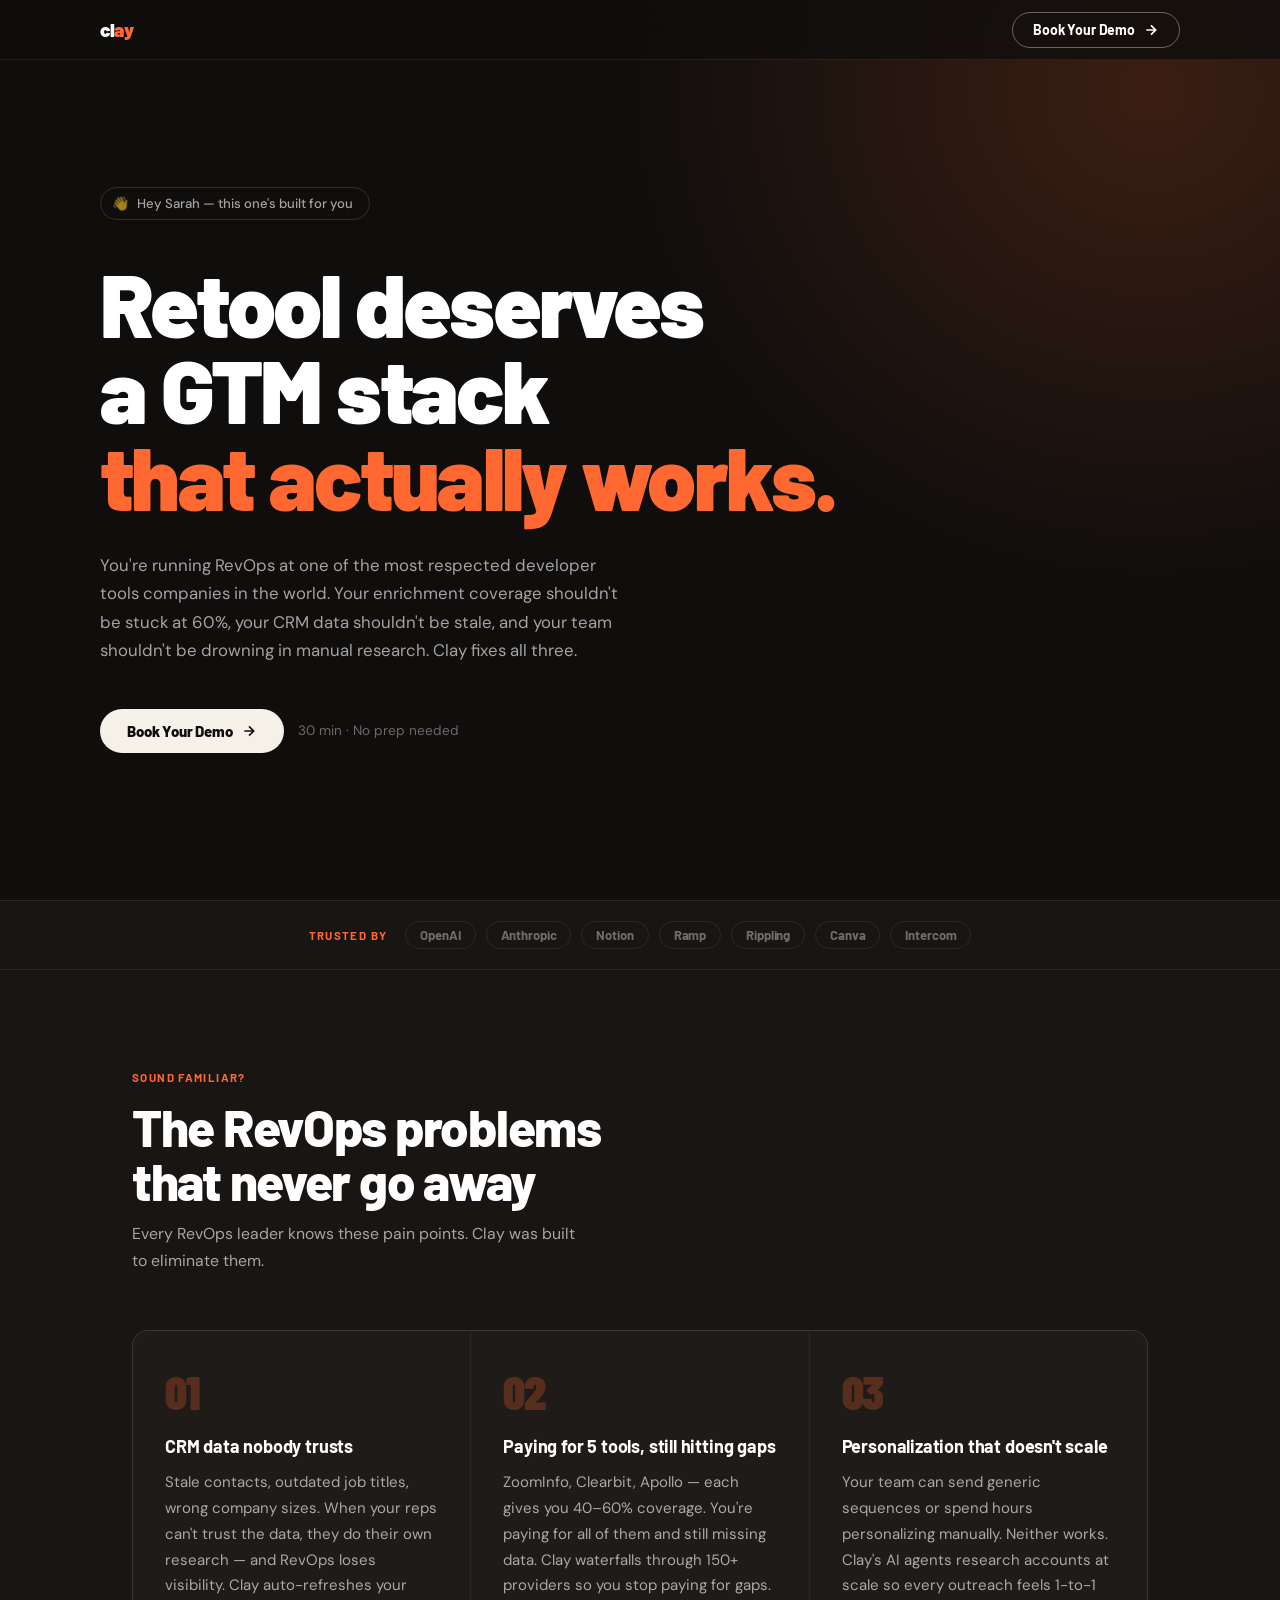
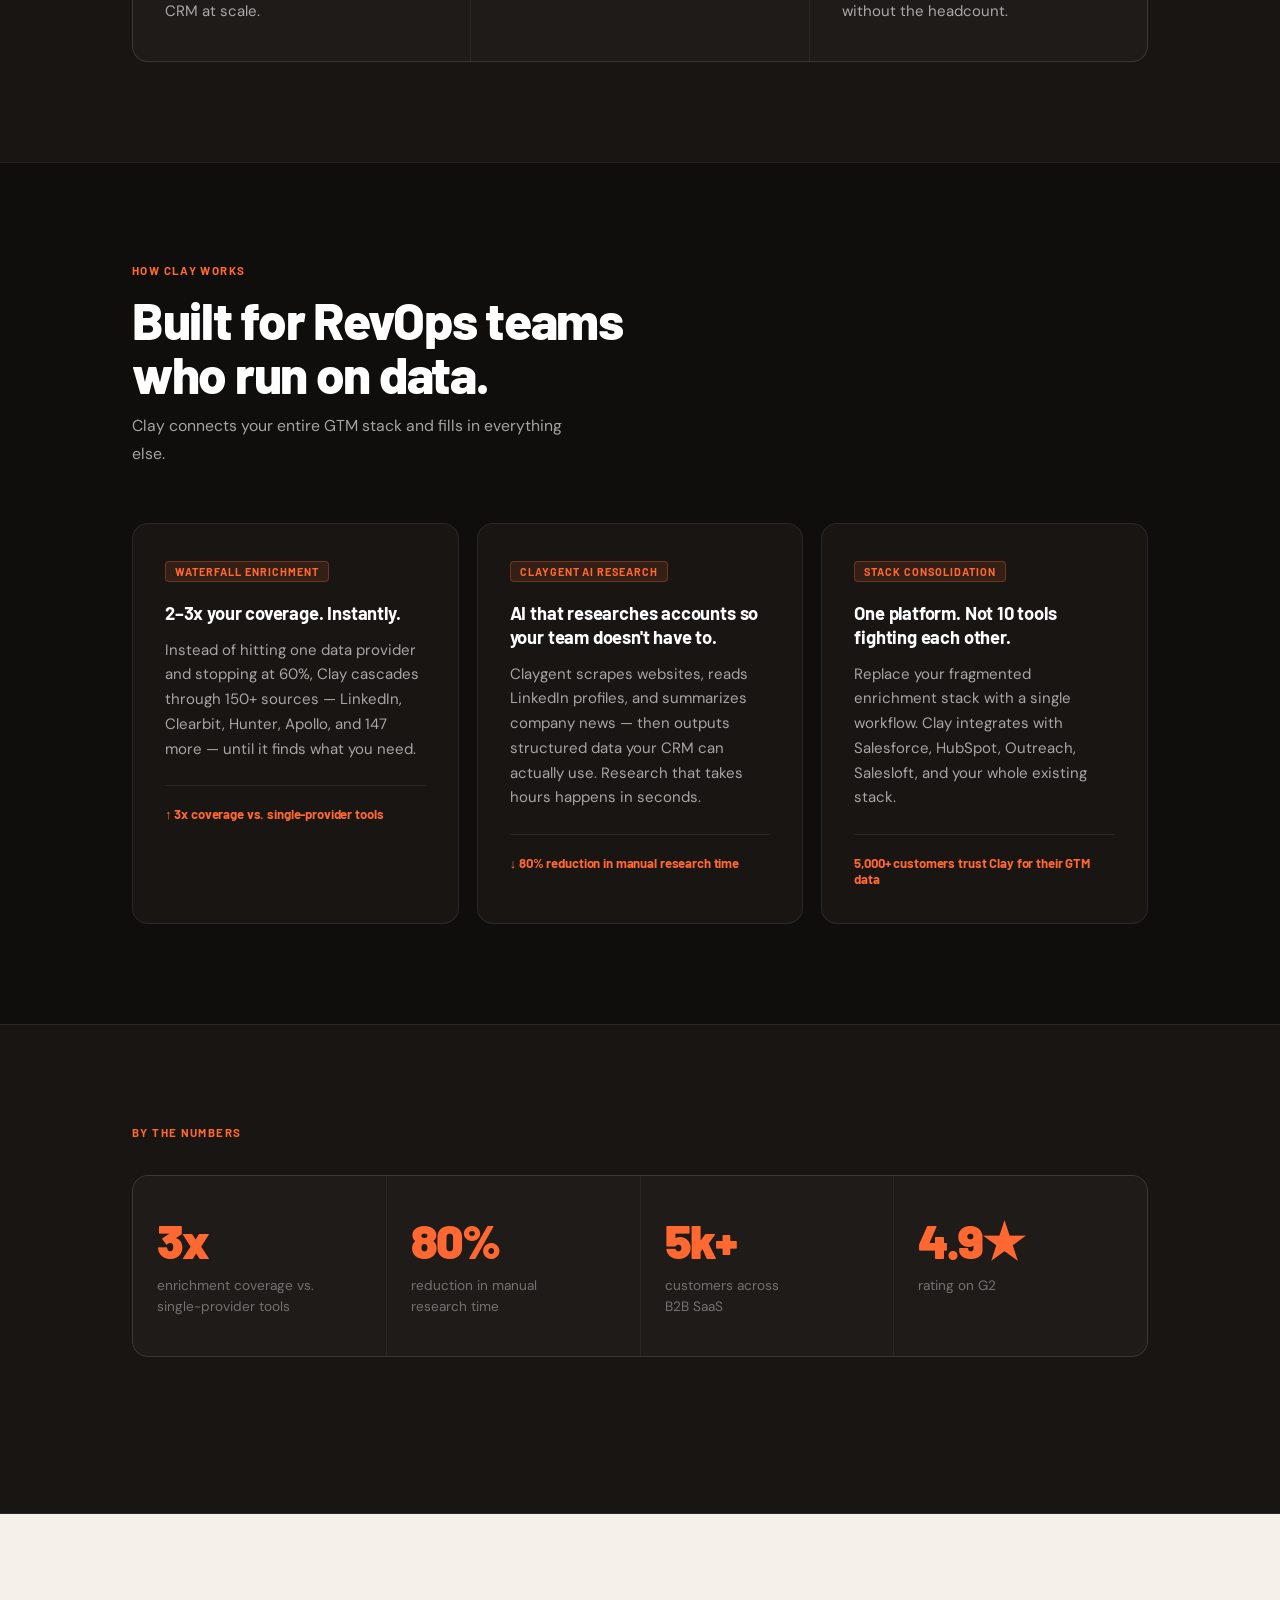
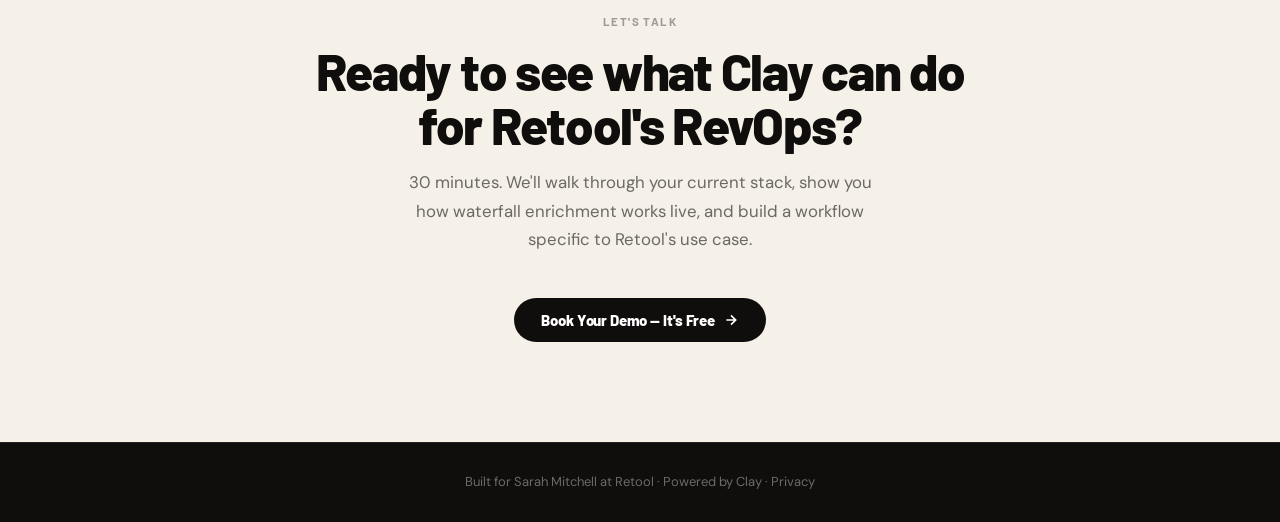
==== landing-pages/sarah-retool.html @ 31209c85 "Add 5 personalized Clay demo landing pages 5 brand-matched HTML landing pages for Clay demo prospect" ====
<!DOCTYPE html>
<html lang="en">
<head>
  <meta charset="UTF-8" />
  <meta name="viewport" content="width=device-width, initial-scale=1.0" />
  <title>Clay × Retool — For Sarah Mitchell</title>
  <link rel="preconnect" href="https://fonts.googleapis.com" />
  <link rel="preconnect" href="https://fonts.gstatic.com" crossorigin />
  <link href="https://fonts.googleapis.com/css2?family=Barlow:wght@400;500;700;800;900&family=Barlow+Condensed:wght@700;800;900&family=DM+Sans:opsz,wght@9..40,400;9..40,500&display=swap" rel="stylesheet" />
  <style>
    /* =====================================================
       CLAY × RETOOL — Sarah Mitchell
       Matches Retool's actual website aesthetic:
       · Near-black warm background  (#100E0D)
       · Pure white bold display type
       · Barlow 900 headlines (matches Retool's heavy geo sans)
       · Minimal color — near-monochrome with warm tints
       · Outlined + solid white buttons
       ===================================================== */

    :root {
      --bg:         #100E0D;   /* Warm near-black — matches Retool hero bg */
      --bg-1:       #181513;   /* Slightly lighter for sections */
      --bg-2:       #1F1B19;   /* Card / surface */
      --bg-3:       #252019;   /* Hover state */

      --text:       #FFFFFF;
      --text-2:     rgba(255,255,255,0.62);
      --text-3:     rgba(255,255,255,0.38);

      --border:     rgba(255,255,255,0.08);
      --border-2:   rgba(255,255,255,0.14);

      /* Accent — warm orange (Retool's historical brand energy) */
      --accent:       #FF6830;
      --accent-dim:   rgba(255, 104, 48, 0.12);
      --accent-glow:  rgba(255, 104, 48, 0.18);

      --cream:      #F5F0E8;   /* "Start for free" button warmth */

      --shadow-card: 0 1px 0 rgba(255,255,255,0.04) inset,
                     0 1px 24px rgba(0,0,0,0.25);

      --radius:     10px;
      --radius-lg:  16px;
      --max-w:      1080px;
    }

    *, *::before, *::after { box-sizing: border-box; margin: 0; padding: 0; }
    html { scroll-behavior: smooth; }

    body {
      font-family: 'DM Sans', -apple-system, sans-serif;
      background: var(--bg);
      color: var(--text);
      -webkit-font-smoothing: antialiased;
      overflow-x: hidden;
    }

    .container {
      max-width: var(--max-w);
      margin: 0 auto;
      padding: 0 32px;
    }

    /* ── Typography ── */
    h1 {
      font-family: 'Barlow', sans-serif;
      font-weight: 900;
      font-size: clamp(3rem, 7vw, 5.5rem);
      line-height: 0.98;
      letter-spacing: -0.03em;
      color: var(--text);
    }
    h2 {
      font-family: 'Barlow', sans-serif;
      font-weight: 800;
      font-size: clamp(2rem, 4vw, 3.2rem);
      line-height: 1.05;
      letter-spacing: -0.025em;
      color: var(--text);
    }
    h3 {
      font-family: 'Barlow', sans-serif;
      font-weight: 700;
      font-size: 1.125rem;
      line-height: 1.3;
      letter-spacing: -0.01em;
      color: var(--text);
    }
    p { font-size: 0.9875rem; line-height: 1.72; color: var(--text-2); }

    /* ── Buttons — matches Retool's outlined + solid style ── */
    .btn {
      display: inline-flex;
      align-items: center;
      gap: 8px;
      font-family: 'Barlow', sans-serif;
      font-weight: 700;
      font-size: 0.9375rem;
      letter-spacing: -0.01em;
      padding: 13px 26px;
      border-radius: 50px;
      cursor: pointer;
      text-decoration: none;
      transition: transform 0.16s ease, box-shadow 0.16s ease, background 0.16s ease, border-color 0.16s ease;
      white-space: nowrap;
      line-height: 1;
    }
    .btn:focus-visible { outline: 2px solid rgba(255,255,255,0.5); outline-offset: 3px; }
    .btn svg { width: 16px; height: 16px; flex-shrink: 0; }
    .btn-sm { padding: 9px 20px; font-size: 0.875rem; }

    /* Outlined white — "Book a demo" style (secondary) */
    .btn-outline {
      background: transparent;
      color: var(--text);
      border: 1.5px solid rgba(255,255,255,0.35);
    }
    .btn-outline:hover {
      border-color: rgba(255,255,255,0.7);
      transform: translateY(-1px);
    }

    /* Solid cream/white — "Start for free" style (primary) */
    .btn-solid {
      background: var(--cream);
      color: #100E0D;
      border: 1.5px solid transparent;
      font-weight: 800;
    }
    .btn-solid:hover {
      background: #fff;
      transform: translateY(-2px);
      box-shadow: 0 8px 28px rgba(0,0,0,0.40);
    }

    /* Dark inverted (for light sections) */
    .btn-dark {
      background: var(--bg);
      color: var(--text);
      border: 1.5px solid transparent;
      font-weight: 800;
    }
    .btn-dark:hover {
      background: #1F1B19;
      transform: translateY(-2px);
      box-shadow: 0 8px 28px rgba(0,0,0,0.25);
    }

    /* ── Section label ── */
    .label {
      font-family: 'Barlow', sans-serif;
      font-size: 0.72rem;
      font-weight: 700;
      letter-spacing: 0.12em;
      text-transform: uppercase;
      color: var(--accent);
      margin-bottom: 16px;
    }

    /* ── Thin rule ── */
    .rule {
      width: 100%;
      height: 1px;
      background: var(--border);
    }

    /* =====================================================
       NAV — mirrors Retool's clean dark nav
       ===================================================== */
    .nav {
      position: fixed;
      top: 0; left: 0; right: 0;
      z-index: 100;
      background: rgba(16,14,13,0.80);
      backdrop-filter: blur(20px);
      -webkit-backdrop-filter: blur(20px);
      border-bottom: 1px solid var(--border);
      padding: 0 32px;
      height: 60px;
      display: flex;
      align-items: center;
    }
    .nav-inner {
      max-width: var(--max-w);
      margin: 0 auto;
      width: 100%;
      display: flex;
      align-items: center;
      justify-content: space-between;
    }
    .nav-logo {
      font-family: 'Barlow', sans-serif;
      font-size: 1.2rem;
      font-weight: 900;
      letter-spacing: -0.04em;
      color: var(--text);
      text-decoration: none;
    }
    .nav-logo span { color: var(--accent); }

    /* =====================================================
       HERO — huge white type on dark bg, matches Retool
       ===================================================== */
    .hero {
      min-height: 100vh;
      display: flex;
      flex-direction: column;
      justify-content: center;
      padding: 120px 32px 80px;
      position: relative;
      overflow: hidden;
    }

    /* Accent glow — warm orange radial behind the headline */
    .hero::before {
      content: '';
      position: absolute;
      top: -10%;
      right: -5%;
      width: 60%;
      height: 80%;
      background: radial-gradient(ellipse at 75% 25%, var(--accent-glow) 0%, transparent 65%);
      pointer-events: none;
    }

    .hero-inner {
      max-width: var(--max-w);
      margin: 0 auto;
      width: 100%;
      position: relative;
      z-index: 1;
    }

    /* Greeting pill */
    .hero-pill {
      display: inline-flex;
      align-items: center;
      gap: 9px;
      border: 1px solid var(--border-2);
      border-radius: 50px;
      padding: 7px 16px 7px 11px;
      font-family: 'DM Sans', sans-serif;
      font-size: 0.82rem;
      font-weight: 500;
      color: var(--text-2);
      margin-bottom: 40px;
      animation: fade-in 0.5s ease both;
    }

    .hero h1 {
      margin-bottom: 32px;
      animation: fade-in 0.55s 0.06s ease both;
    }

    /* Accent line — orange warmth on the key phrase */
    .hero h1 .dim {
      color: var(--accent);
    }

    .hero-body {
      max-width: 520px;
      font-size: 1.05rem;
      line-height: 1.70;
      margin-bottom: 44px;
      animation: fade-in 0.55s 0.12s ease both;
    }

    .hero-btns {
      display: flex;
      align-items: center;
      gap: 14px;
      flex-wrap: wrap;
      animation: fade-in 0.55s 0.18s ease both;
    }

    /* =====================================================
       DIVIDER + LOGO STRIP (subtle)
       ===================================================== */
    .logo-strip {
      border-top: 1px solid var(--border);
      border-bottom: 1px solid var(--border);
      padding: 20px 32px;
      background: var(--bg-1);
    }
    .logo-strip-inner {
      max-width: var(--max-w);
      margin: 0 auto;
      display: flex;
      align-items: center;
      gap: 10px;
      flex-wrap: wrap;
      justify-content: center;
    }
    .logo-strip .label { margin: 0; margin-right: 8px; }
    .logo-pill {
      font-family: 'Barlow', sans-serif;
      font-size: 0.8125rem;
      font-weight: 700;
      letter-spacing: -0.01em;
      color: var(--text-3);
      padding: 5px 14px;
      border: 1px solid var(--border);
      border-radius: 50px;
      transition: color 0.15s, border-color 0.15s;
    }
    .logo-pill:hover { color: var(--text-2); border-color: var(--border-2); }

    /* =====================================================
       PAIN POINTS
       ===================================================== */
    .pain-points {
      padding: 100px 32px;
      background: var(--bg-1);
    }

    .section-hd { margin-bottom: 56px; }
    .section-hd h2 { margin-bottom: 12px; }
    .section-hd p  { max-width: 460px; }

    .cards {
      display: grid;
      grid-template-columns: repeat(auto-fit, minmax(300px, 1fr));
      gap: 1px;
      background: var(--border);
      border: 1px solid var(--border);
      border-radius: var(--radius-lg);
      overflow: hidden;
    }

    .card {
      background: var(--bg-2);
      padding: 36px 32px;
      transition: background 0.2s ease;
    }
    .card:hover { background: var(--bg-3); }

    .card-num {
      font-family: 'Barlow Condensed', sans-serif;
      font-size: 3rem;
      font-weight: 900;
      line-height: 1;
      letter-spacing: -0.03em;
      color: var(--accent-dim);
      color: rgba(255, 104, 48, 0.25);
      margin-bottom: 20px;
      display: block;
    }
    .card h3 { margin-bottom: 12px; }
    .card p { font-size: 0.9375rem; }

    /* =====================================================
       FEATURES
       ===================================================== */
    .features {
      padding: 100px 32px;
      background: var(--bg);
      border-top: 1px solid var(--border);
    }

    .features-grid {
      display: grid;
      grid-template-columns: repeat(auto-fit, minmax(310px, 1fr));
      gap: 18px;
    }

    .feat {
      border: 1px solid var(--border);
      border-radius: var(--radius-lg);
      padding: 36px 32px;
      background: var(--bg-1);
      position: relative;
      overflow: hidden;
      transition: border-color 0.2s ease, background 0.2s ease;
    }
    .feat:hover {
      border-color: var(--border-2);
      background: var(--bg-2);
    }

    /* Subtle warm top-edge highlight on hover */
    .feat::before {
      content: '';
      position: absolute;
      top: 0; left: 16px; right: 16px;
      height: 1px;
      background: linear-gradient(90deg, transparent, rgba(255,255,255,0.20), transparent);
      opacity: 0;
      transition: opacity 0.2s ease;
    }
    .feat:hover::before { opacity: 1; }

    .feat-badge {
      display: inline-block;
      font-family: 'Barlow', sans-serif;
      font-size: 0.68rem;
      font-weight: 700;
      letter-spacing: 0.09em;
      text-transform: uppercase;
      color: var(--accent);
      border: 1px solid rgba(255, 104, 48, 0.30);
      background: var(--accent-dim);
      border-radius: 4px;
      padding: 3px 9px;
      margin-bottom: 20px;
    }
    .feat h3 { margin-bottom: 12px; font-size: 1.15rem; }
    .feat p  { font-size: 0.9375rem; line-height: 1.65; }

    .feat-stat {
      margin-top: 24px;
      padding-top: 20px;
      border-top: 1px solid var(--border);
      font-family: 'Barlow', sans-serif;
      font-size: 0.82rem;
      font-weight: 700;
      letter-spacing: -0.01em;
      color: var(--accent);
    }

    /* =====================================================
       STATS — large numbers, Retool-style minimal
       ===================================================== */
    .stats-section {
      padding: 100px 32px;
      background: var(--bg-1);
      border-top: 1px solid var(--border);
      border-bottom: 1px solid var(--border);
    }

    .stats-row {
      display: grid;
      grid-template-columns: repeat(4, 1fr);
      gap: 1px;
      background: var(--border);
      border: 1px solid var(--border);
      border-radius: var(--radius-lg);
      overflow: hidden;
      margin-bottom: 56px;
    }

    .stat {
      background: var(--bg-2);
      padding: 40px 24px;
      text-align: left;
    }

    .stat-num {
      font-family: 'Barlow', sans-serif;
      font-weight: 900;
      font-size: 3rem;
      letter-spacing: -0.04em;
      line-height: 1;
      color: var(--accent);
      display: block;
      margin-bottom: 10px;
    }

    .stat-label {
      font-size: 0.85rem;
      color: var(--text-3);
      line-height: 1.4;
    }

    /* =====================================================
       FINAL CTA — light/cream inversion (memorable contrast)
       ===================================================== */
    .final-cta {
      background: var(--cream);
      padding: 100px 32px;
      text-align: center;
      position: relative;
      overflow: hidden;
    }

    .final-cta h2 { color: var(--bg); }
    .final-cta p  { color: rgba(16,14,13,0.60); max-width: 480px; margin: 16px auto 44px; font-size: 1.05rem; }
    .final-cta .label { color: rgba(16,14,13,0.38); }

    /* =====================================================
       FOOTER
       ===================================================== */
    footer {
      background: var(--bg);
      border-top: 1px solid var(--border);
      padding: 28px 32px;
      text-align: center;
    }
    footer p { font-size: 0.8125rem; color: var(--text-3); }
    footer a { color: var(--text-3); text-decoration: none; transition: color 0.15s; }
    footer a:hover { color: var(--text-2); }

    /* =====================================================
       ANIMATIONS
       ===================================================== */
    @keyframes fade-in {
      from { opacity: 0; transform: translateY(16px); }
      to   { opacity: 1; transform: translateY(0); }
    }

    /* =====================================================
       RESPONSIVE
       ===================================================== */
    @media (max-width: 860px) {
      .stats-row { grid-template-columns: repeat(2, 1fr); }
    }
    @media (max-width: 640px) {
      .hero  { padding: 100px 20px 64px; }
      .pain-points, .features, .stats-section, .final-cta { padding: 64px 20px; }
      .hero-btns { flex-direction: column; align-items: flex-start; }
      .nav .btn-sm { display: none; }
      .container { padding: 0 20px; }
    }
    @media (prefers-reduced-motion: reduce) {
      .hero-pill, .hero h1, .hero-body, .hero-btns { animation: none; }
      .card, .feat { transition: none; }
    }
  </style>
</head>
<body>

  <!-- ===== NAV ===== -->
  <nav class="nav">
    <div class="nav-inner">
      <a href="#" class="nav-logo">cl<span>ay</span></a>
      <a href="#book-demo" class="btn btn-outline btn-sm">
        Book Your Demo
        <svg aria-hidden="true" viewBox="0 0 24 24" fill="none" stroke="currentColor" stroke-width="2.5"><path d="M5 12h14M12 5l7 7-7 7"/></svg>
      </a>
    </div>
  </nav>

  <!-- ===== HERO ===== -->
  <section class="hero">
    <div class="hero-inner">
      <div class="hero-pill">
        <span>👋</span>
        Hey Sarah — this one's built for you
      </div>
      <h1>
        Retool deserves<br/>
        a GTM stack<br/>
        <span class="dim">that actually works.</span>
      </h1>
      <p class="hero-body">
        You're running RevOps at one of the most respected developer tools companies in the world.
        Your enrichment coverage shouldn't be stuck at 60%, your CRM data shouldn't be stale,
        and your team shouldn't be drowning in manual research. Clay fixes all three.
      </p>
      <div class="hero-btns">
        <a href="#book-demo" class="btn btn-solid">
          Book Your Demo
          <svg aria-hidden="true" viewBox="0 0 24 24" fill="none" stroke="currentColor" stroke-width="2.5"><path d="M5 12h14M12 5l7 7-7 7"/></svg>
        </a>
        <span style="font-size:0.85rem; color:var(--text-3);">30 min · No prep needed</span>
      </div>
    </div>
  </section>

  <!-- ===== LOGO STRIP ===== -->
  <div class="logo-strip">
    <div class="logo-strip-inner">
      <span class="label">Trusted by</span>
      <span class="logo-pill">OpenAI</span>
      <span class="logo-pill">Anthropic</span>
      <span class="logo-pill">Notion</span>
      <span class="logo-pill">Ramp</span>
      <span class="logo-pill">Rippling</span>
      <span class="logo-pill">Canva</span>
      <span class="logo-pill">Intercom</span>
    </div>
  </div>

  <!-- ===== PAIN POINTS ===== -->
  <section class="pain-points">
    <div class="container">
      <div class="section-hd">
        <div class="label">Sound familiar?</div>
        <h2>The RevOps problems<br/>that never go away</h2>
        <p>Every RevOps leader knows these pain points. Clay was built to eliminate them.</p>
      </div>
      <div class="cards">

        <div class="card">
          <span class="card-num" aria-hidden="true">01</span>
          <h3>CRM data nobody trusts</h3>
          <p>Stale contacts, outdated job titles, wrong company sizes. When your reps can't trust the data, they do their own research — and RevOps loses visibility. Clay auto-refreshes your CRM at scale.</p>
        </div>

        <div class="card">
          <span class="card-num" aria-hidden="true">02</span>
          <h3>Paying for 5 tools, still hitting gaps</h3>
          <p>ZoomInfo, Clearbit, Apollo — each gives you 40–60% coverage. You're paying for all of them and still missing data. Clay waterfalls through 150+ providers so you stop paying for gaps.</p>
        </div>

        <div class="card">
          <span class="card-num" aria-hidden="true">03</span>
          <h3>Personalization that doesn't scale</h3>
          <p>Your team can send generic sequences or spend hours personalizing manually. Neither works. Clay's AI agents research accounts at scale so every outreach feels 1-to-1 without the headcount.</p>
        </div>

      </div>
    </div>
  </section>

  <!-- ===== FEATURES ===== -->
  <section class="features">
    <div class="container">
      <div class="section-hd">
        <div class="label">How Clay works</div>
        <h2>Built for RevOps teams<br/>who run on data.</h2>
        <p>Clay connects your entire GTM stack and fills in everything else.</p>
      </div>
      <div class="features-grid">

        <div class="feat">
          <span class="feat-badge">Waterfall Enrichment</span>
          <h3>2–3x your coverage. Instantly.</h3>
          <p>Instead of hitting one data provider and stopping at 60%, Clay cascades through 150+ sources — LinkedIn, Clearbit, Hunter, Apollo, and 147 more — until it finds what you need.</p>
          <div class="feat-stat">↑ 3x coverage vs. single-provider tools</div>
        </div>

        <div class="feat">
          <span class="feat-badge">Claygent AI Research</span>
          <h3>AI that researches accounts so your team doesn't have to.</h3>
          <p>Claygent scrapes websites, reads LinkedIn profiles, and summarizes company news — then outputs structured data your CRM can actually use. Research that takes hours happens in seconds.</p>
          <div class="feat-stat">↓ 80% reduction in manual research time</div>
        </div>

        <div class="feat">
          <span class="feat-badge">Stack Consolidation</span>
          <h3>One platform. Not 10 tools fighting each other.</h3>
          <p>Replace your fragmented enrichment stack with a single workflow. Clay integrates with Salesforce, HubSpot, Outreach, Salesloft, and your whole existing stack.</p>
          <div class="feat-stat">5,000+ customers trust Clay for their GTM data</div>
        </div>

      </div>
    </div>
  </section>

  <!-- ===== STATS ===== -->
  <section class="stats-section">
    <div class="container">
      <div class="label" style="margin-bottom:36px;">By the numbers</div>
      <div class="stats-row">
        <div class="stat">
          <span class="stat-num">3x</span>
          <span class="stat-label">enrichment coverage vs.<br/>single-provider tools</span>
        </div>
        <div class="stat">
          <span class="stat-num">80%</span>
          <span class="stat-label">reduction in manual<br/>research time</span>
        </div>
        <div class="stat">
          <span class="stat-num">5k+</span>
          <span class="stat-label">customers across<br/>B2B SaaS</span>
        </div>
        <div class="stat">
          <span class="stat-num">4.9★</span>
          <span class="stat-label">rating on G2<br/>&nbsp;</span>
        </div>
      </div>
    </div>
  </section>

  <!-- ===== FINAL CTA ===== -->
  <section class="final-cta" id="book-demo">
    <div class="container">
      <div class="label">Let's talk</div>
      <h2>Ready to see what Clay can do<br/>for Retool's RevOps?</h2>
      <p>30 minutes. We'll walk through your current stack, show you how waterfall enrichment works live, and build a workflow specific to Retool's use case.</p>
      <!-- TODO: Replace CALENDLY_LINK_PLACEHOLDER with real Calendly URL before sharing -->
      <a href="CALENDLY_LINK_PLACEHOLDER" class="btn btn-dark">
        Book Your Demo — It's Free
        <svg aria-hidden="true" viewBox="0 0 24 24" fill="none" stroke="currentColor" stroke-width="2.5"><path d="M5 12h14M12 5l7 7-7 7"/></svg>
      </a>
    </div>
  </section>

  <!-- ===== FOOTER ===== -->
  <footer>
    <p>Built for Sarah Mitchell at Retool · Powered by <a href="https://clay.com">Clay</a> · <a href="https://clay.com/privacy">Privacy</a></p>
  </footer>

</body>
</html>
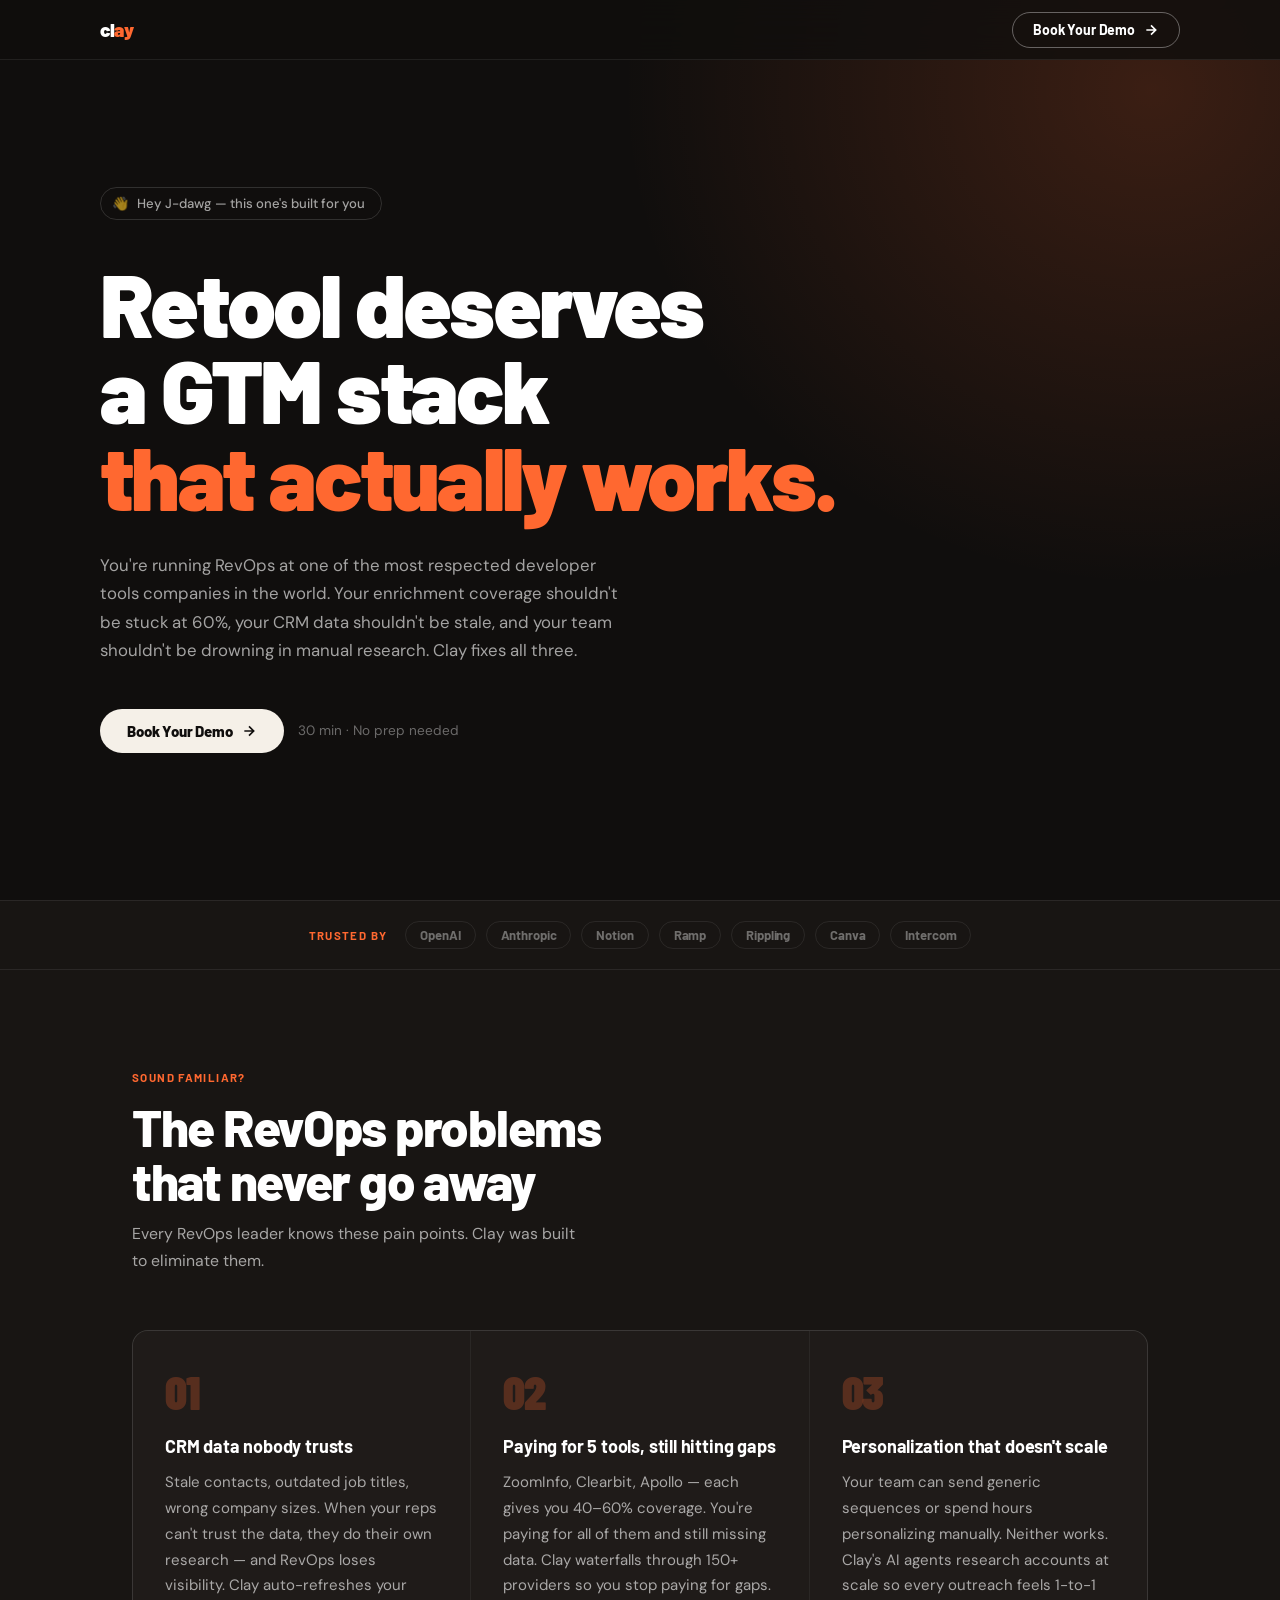
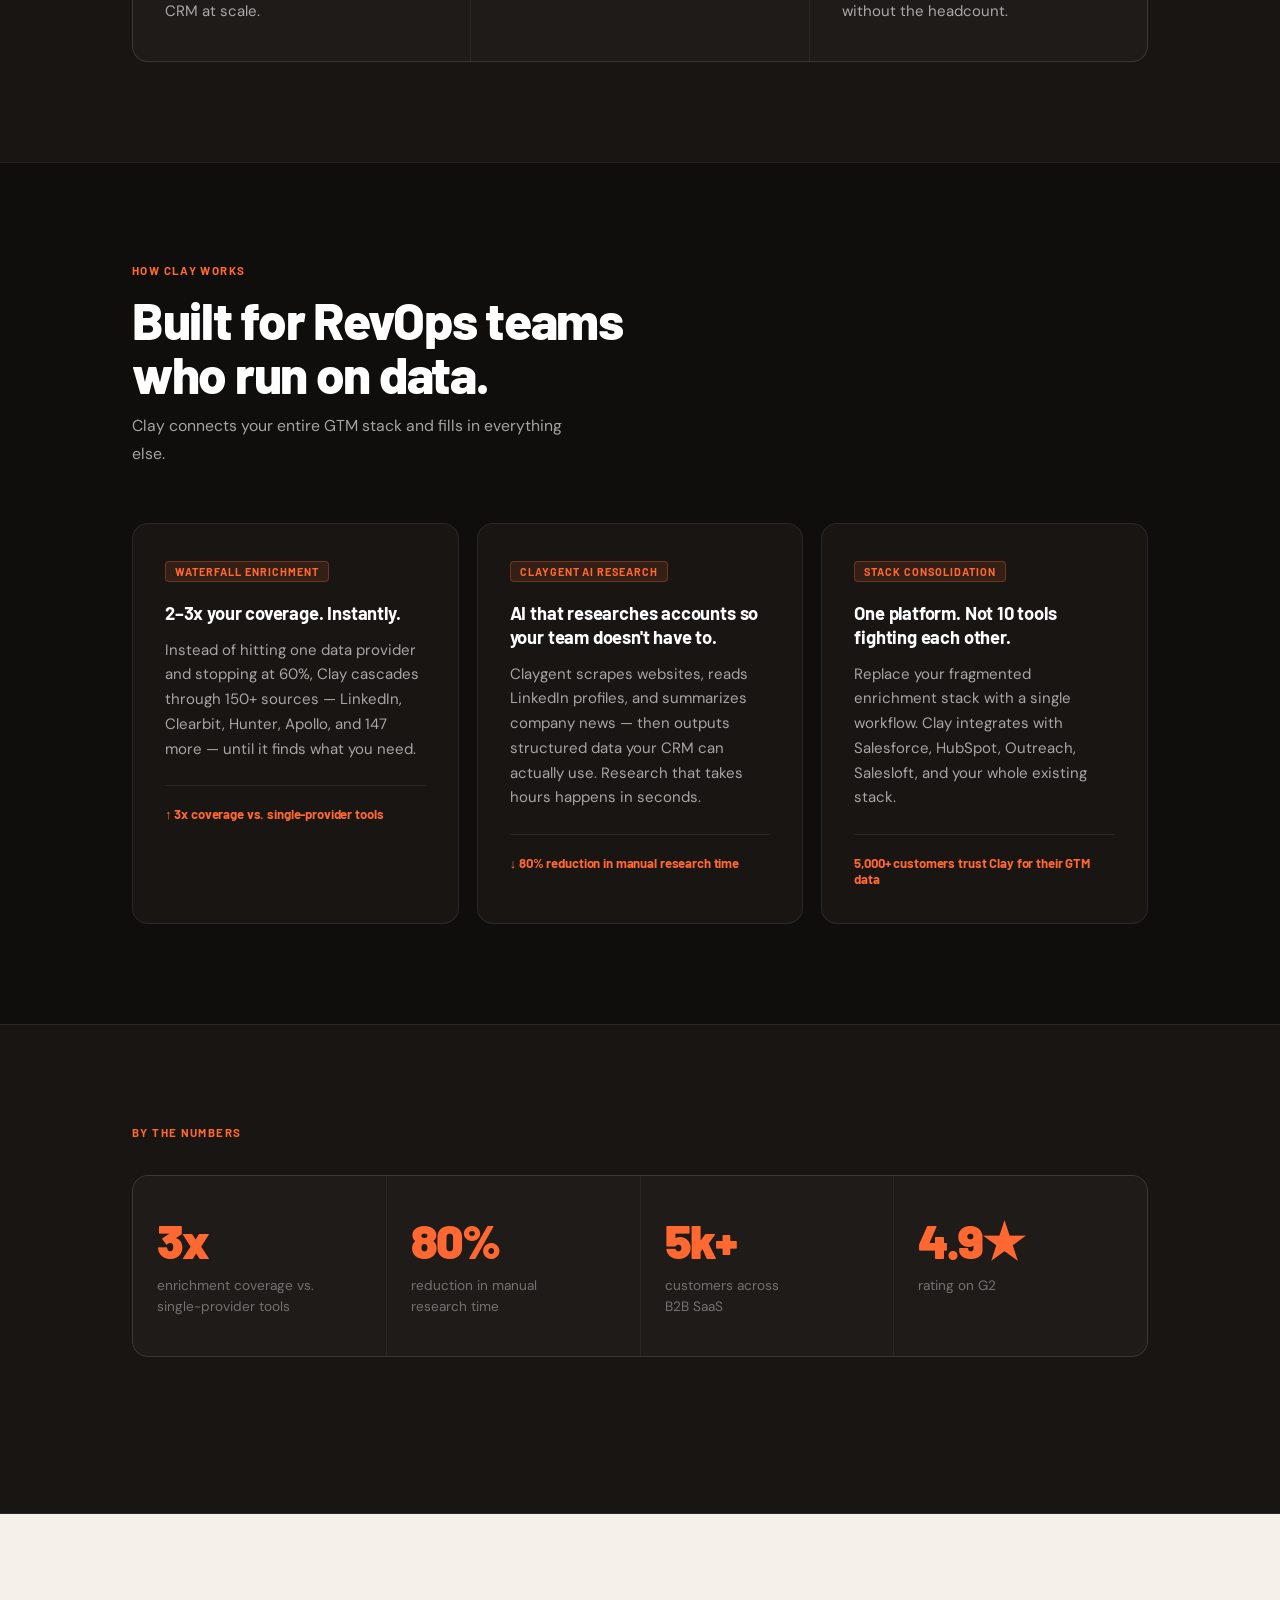
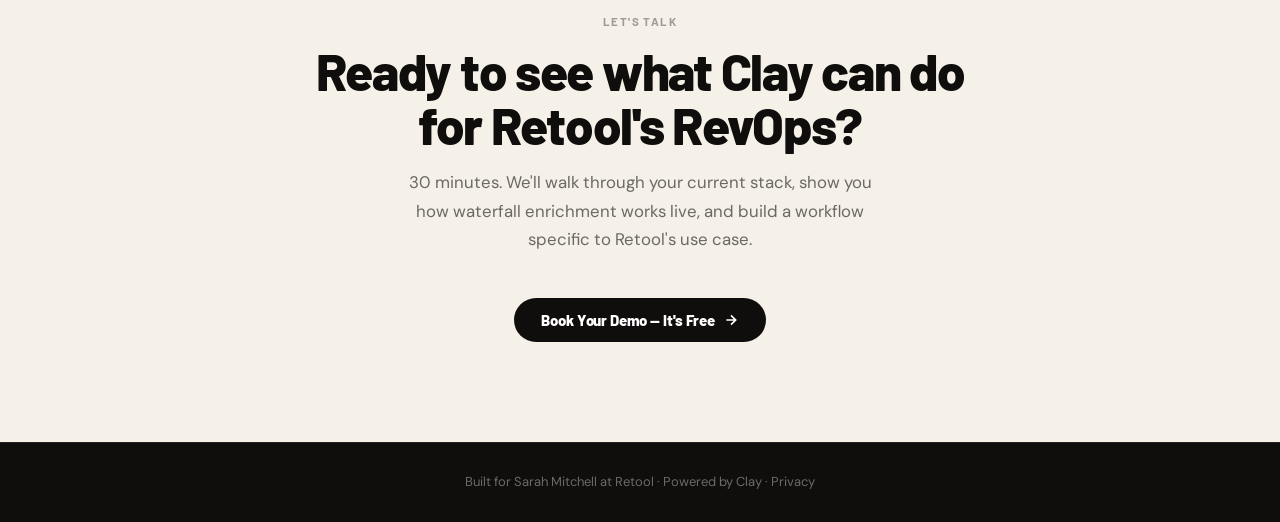
==== commit 6f952715: "test: rename Sarah to J-dawg in hero greeting" ====
--- a/landing-pages/sarah-retool.html
+++ b/landing-pages/sarah-retool.html
@@ -536,7 +536,7 @@
     <div class="hero-inner">
       <div class="hero-pill">
         <span>👋</span>
-        Hey Sarah — this one's built for you
+        Hey J-dawg — this one's built for you
       </div>
       <h1>
         Retool deserves<br/>
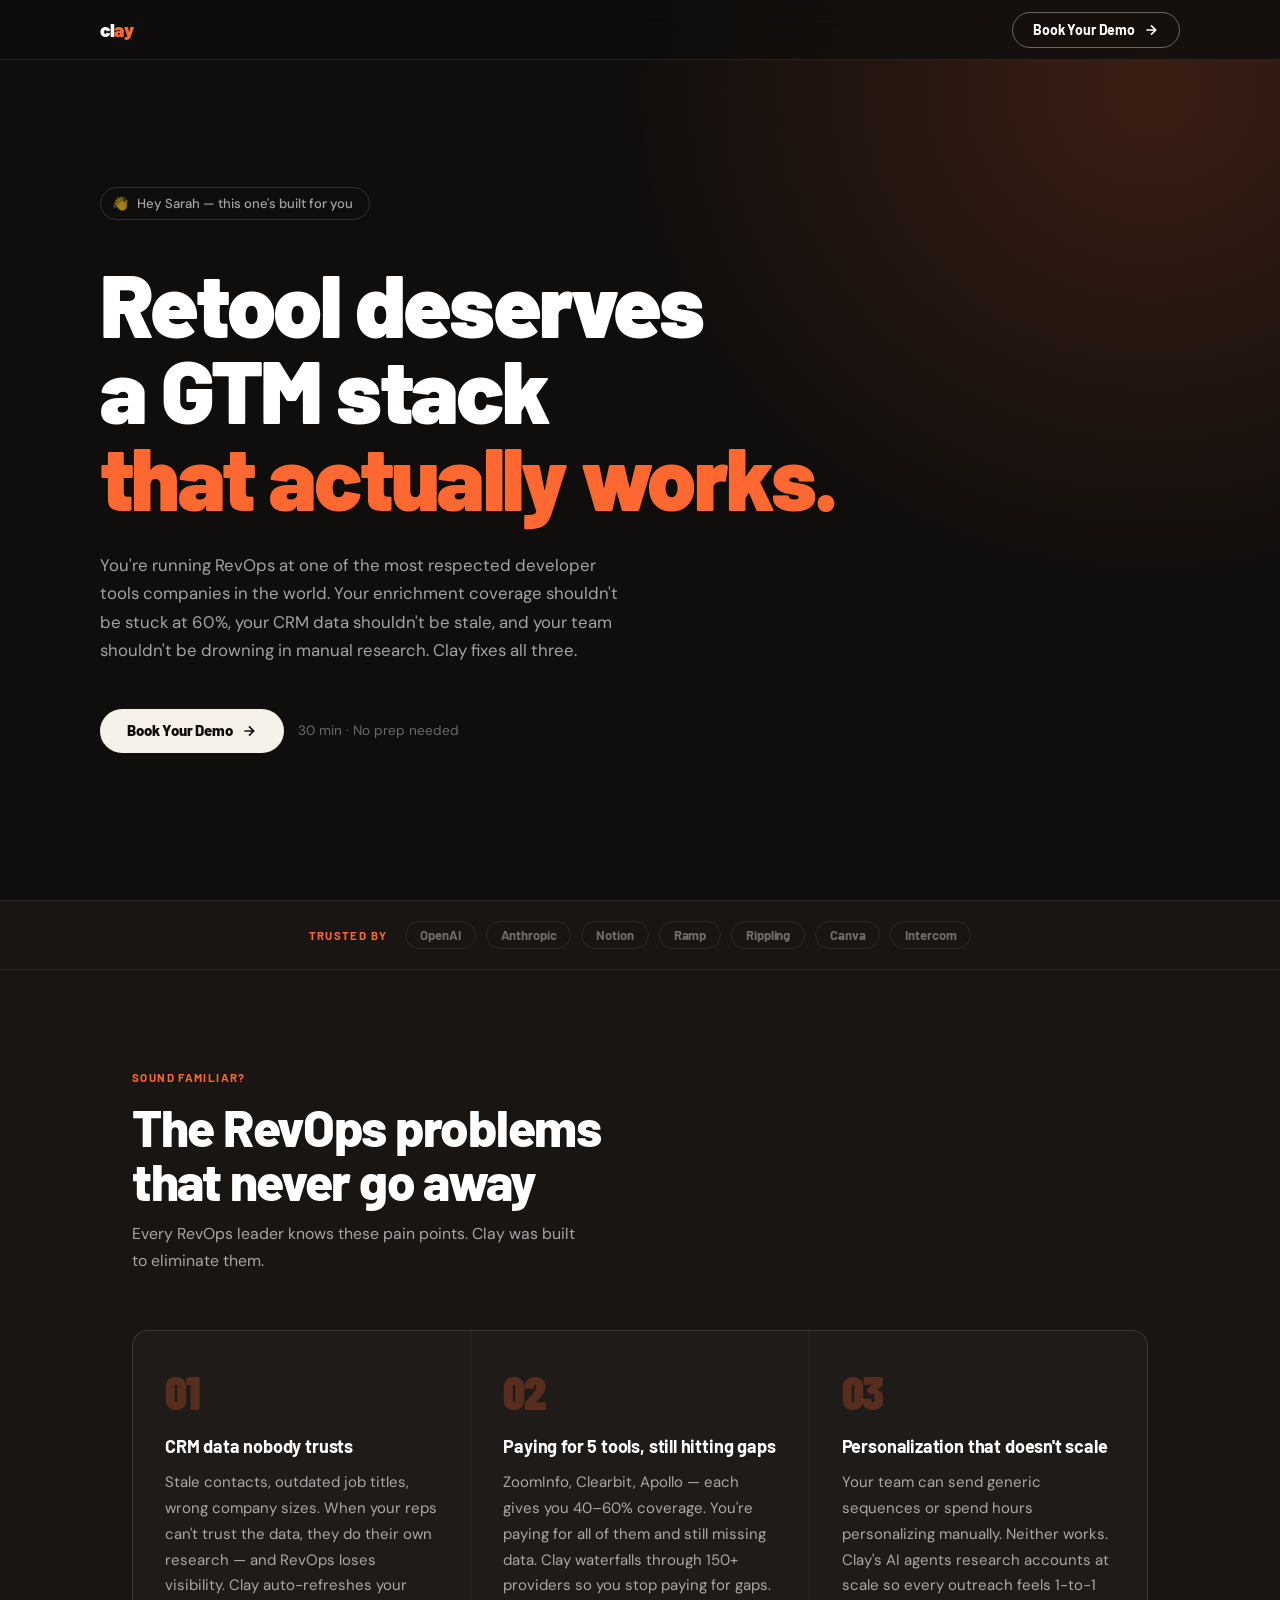
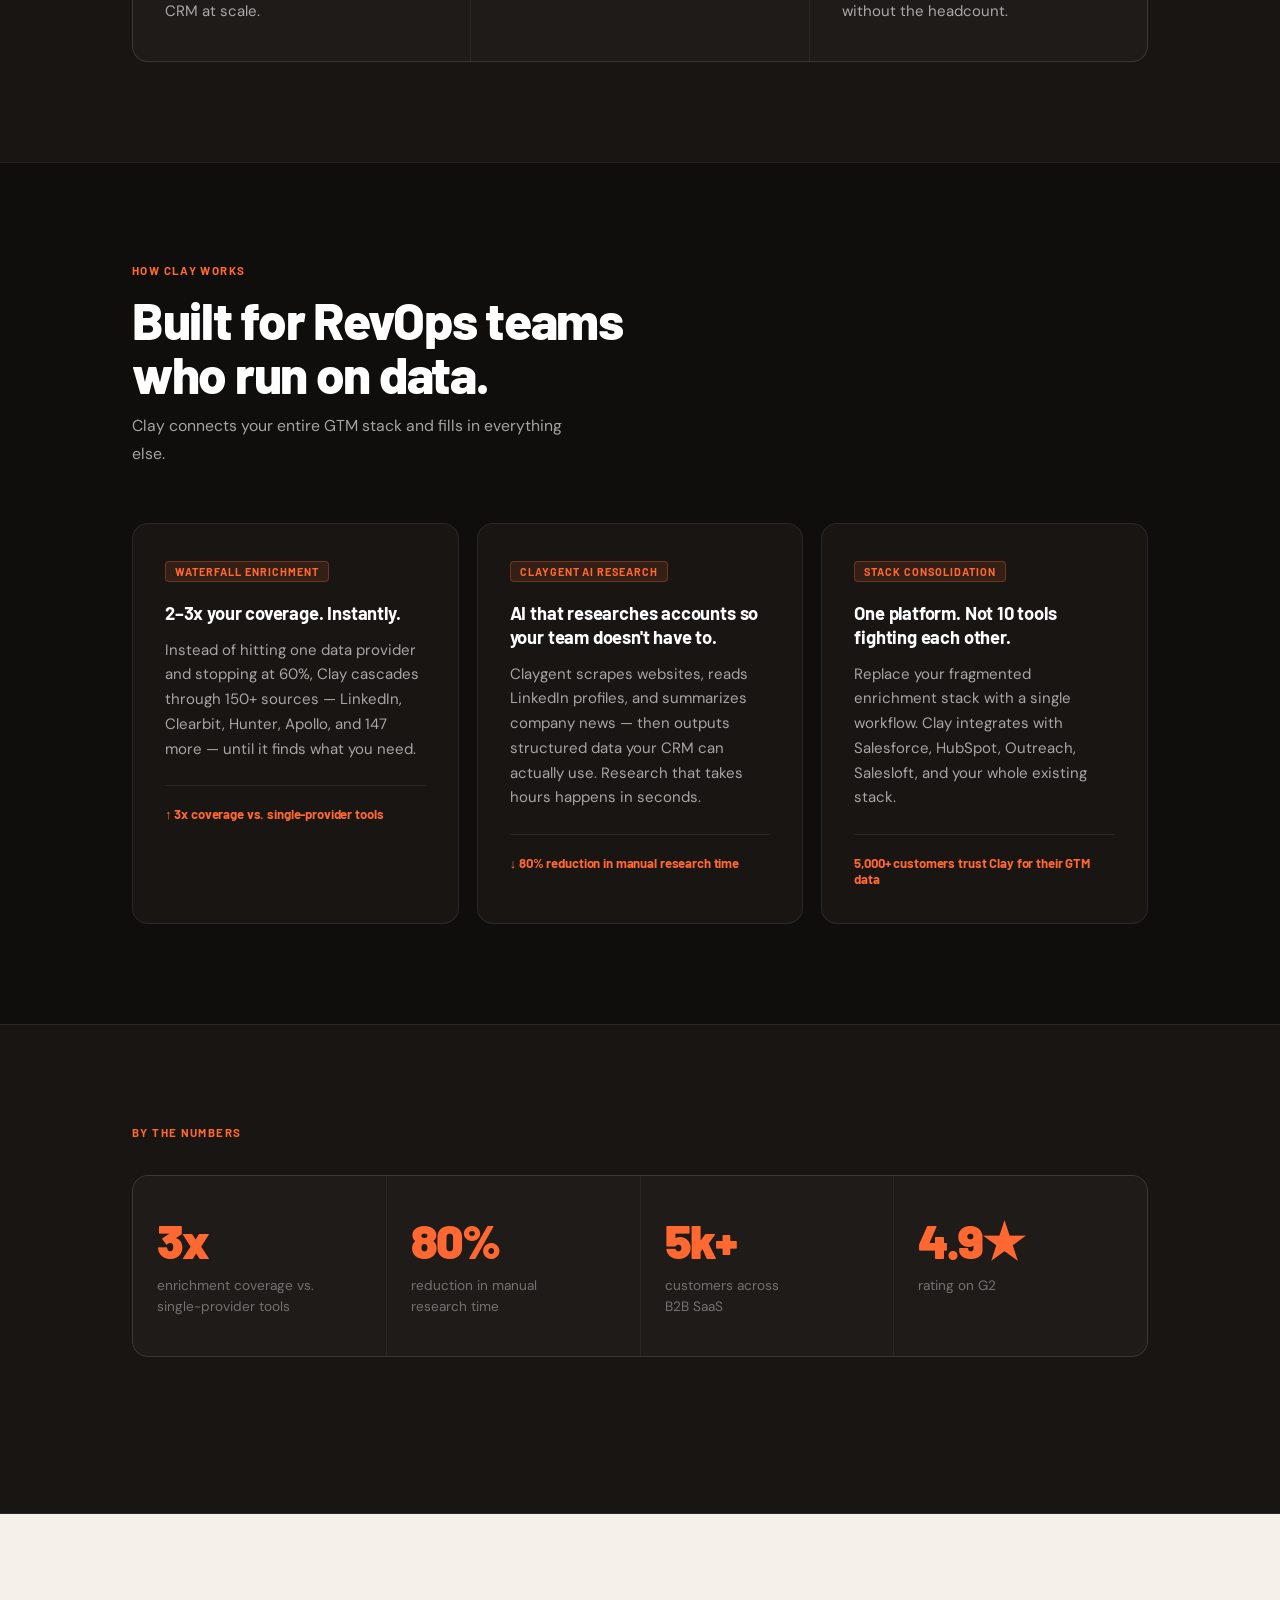
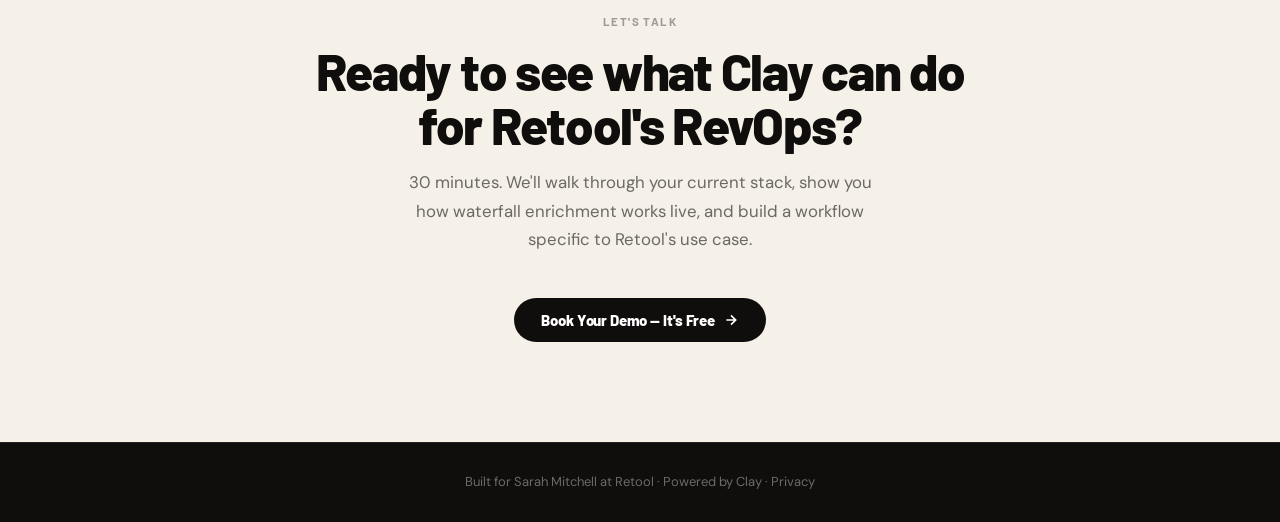
==== commit 19337997: "revert: restore Sarah's name in hero greeting" ====
--- a/landing-pages/sarah-retool.html
+++ b/landing-pages/sarah-retool.html
@@ -536,7 +536,7 @@
     <div class="hero-inner">
       <div class="hero-pill">
         <span>👋</span>
-        Hey J-dawg — this one's built for you
+        Hey Sarah — this one's built for you
       </div>
       <h1>
         Retool deserves<br/>
